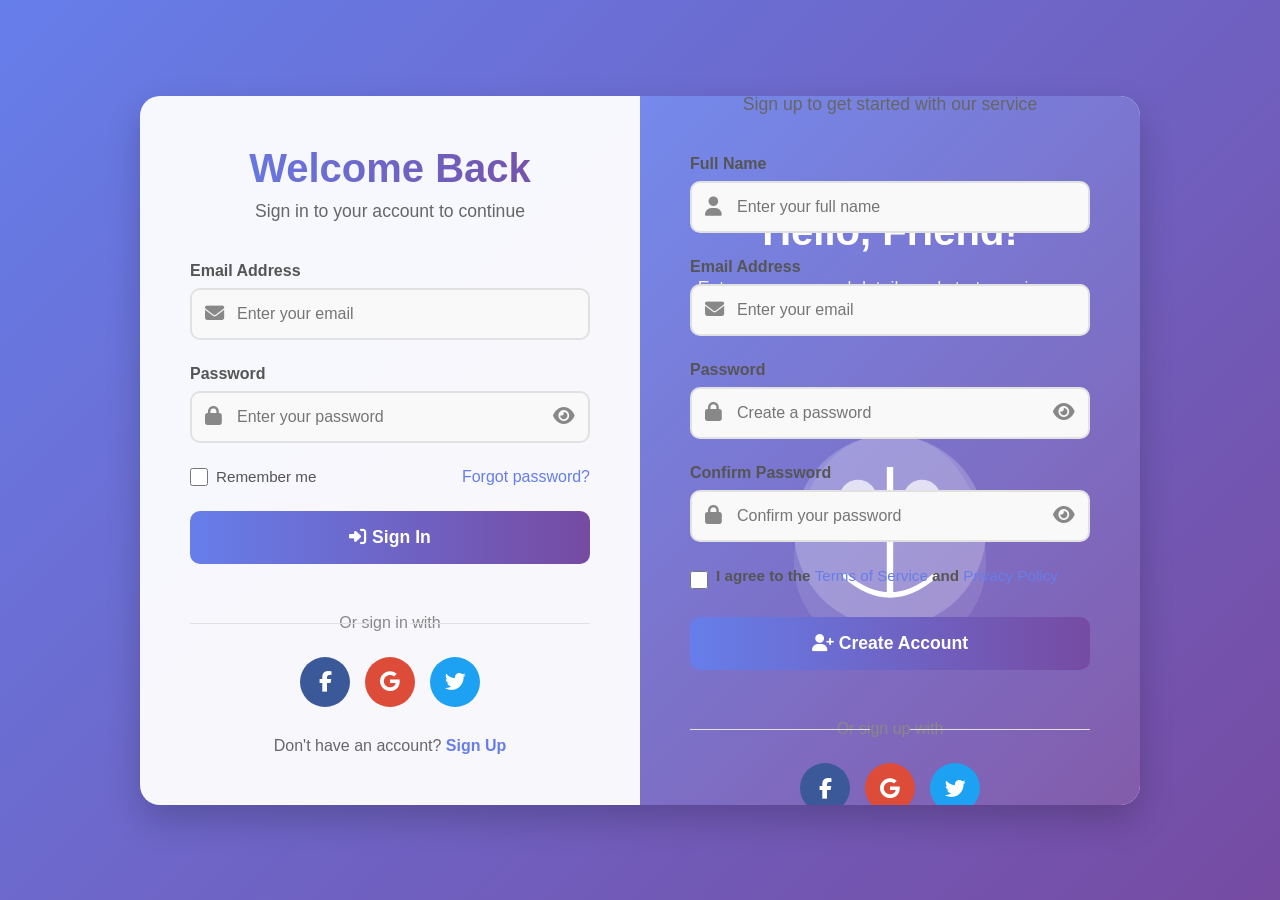
==== LOGIN & REGISTER.html @ d25c1985 "Add files via upload" ====
<!DOCTYPE html>
<html lang="en">
<head>
    <meta charset="UTF-8">
    <meta name="viewport" content="width=device-width, initial-scale=1.0">
    <title>Animated Login & Register Form</title>
    <link rel="stylesheet" href="https://cdnjs.cloudflare.com/ajax/libs/font-awesome/6.4.0/css/all.min.css">
    <style>
        * {
            margin: 0;
            padding: 0;
            box-sizing: border-box;
            font-family: 'Segoe UI', Tahoma, Geneva, Verdana, sans-serif;
        }

        body {
            background: linear-gradient(135deg, #667eea 0%, #764ba2 100%);
            min-height: 100vh;
            display: flex;
            align-items: center;
            justify-content: center;
            padding: 20px;
            overflow-x: hidden;
        }

        .container {
            width: 100%;
            max-width: 1000px;
            display: flex;
            background: rgba(255, 255, 255, 0.95);
            border-radius: 20px;
            box-shadow: 0 15px 35px rgba(0, 0, 0, 0.2);
            overflow: hidden;
            min-height: 600px;
            position: relative;
        }

        .form-container {
            flex: 1;
            padding: 50px;
            display: flex;
            flex-direction: column;
            justify-content: center;
            transition: transform 0.8s ease-in-out;
        }

        .login-container {
            z-index: 2;
        }

        .register-container {
            position: absolute;
            top: 0;
            left: 0;
            width: 50%;
            height: 100%;
            transform: translateX(100%);
            z-index: 1;
        }

        .container.active .login-container {
            transform: translateX(100%);
        }

        .container.active .register-container {
            transform: translateX(0);
        }

        .form-header {
            text-align: center;
            margin-bottom: 40px;
        }

        .form-header h1 {
            font-size: 2.5rem;
            color: #333;
            margin-bottom: 10px;
            background: linear-gradient(90deg, #667eea, #764ba2);
            -webkit-background-clip: text;
            background-clip: text;
            color: transparent;
        }

        .form-header p {
            color: #666;
            font-size: 1.1rem;
        }

        .form-group {
            margin-bottom: 25px;
            position: relative;
        }

        .form-group label {
            display: block;
            margin-bottom: 8px;
            font-weight: 600;
            color: #555;
            font-size: 1rem;
        }

        .input-with-icon {
            position: relative;
        }

        .form-input {
            width: 100%;
            padding: 15px 15px 15px 45px;
            border: 2px solid #e1e1e1;
            border-radius: 10px;
            font-size: 1rem;
            transition: all 0.3s ease;
            background: #f9f9f9;
        }

        .form-input:focus {
            outline: none;
            border-color: #667eea;
            background: white;
            box-shadow: 0 5px 15px rgba(102, 126, 234, 0.1);
        }

        .input-icon {
            position: absolute;
            left: 15px;
            top: 50%;
            transform: translateY(-50%);
            color: #888;
            font-size: 1.2rem;
            transition: color 0.3s ease;
        }

        .form-input:focus + .input-icon {
            color: #667eea;
        }

        .password-toggle {
            position: absolute;
            right: 15px;
            top: 50%;
            transform: translateY(-50%);
            color: #888;
            cursor: pointer;
            font-size: 1.2rem;
        }

        .remember-forgot {
            display: flex;
            justify-content: space-between;
            align-items: center;
            margin-bottom: 25px;
        }

        .remember-me {
            display: flex;
            align-items: center;
            gap: 8px;
        }

        .remember-me input {
            width: 18px;
            height: 18px;
            accent-color: #667eea;
        }

        .remember-me label {
            color: #555;
            font-size: 0.95rem;
        }

        .forgot-link {
            color: #667eea;
            text-decoration: none;
            font-weight: 500;
            transition: color 0.3s ease;
        }

        .forgot-link:hover {
            color: #764ba2;
            text-decoration: underline;
        }

        .submit-btn {
            width: 100%;
            padding: 16px;
            background: linear-gradient(90deg, #667eea, #764ba2);
            color: white;
            border: none;
            border-radius: 10px;
            font-size: 1.1rem;
            font-weight: 600;
            cursor: pointer;
            transition: all 0.3s ease;
            margin-bottom: 25px;
        }

        .submit-btn:hover {
            transform: translateY(-3px);
            box-shadow: 0 10px 20px rgba(102, 126, 234, 0.3);
        }

        .submit-btn:active {
            transform: translateY(0);
        }

        .divider {
            text-align: center;
            position: relative;
            margin: 25px 0;
            color: #888;
        }

        .divider::before {
            content: '';
            position: absolute;
            left: 0;
            top: 50%;
            width: 45%;
            height: 1px;
            background: #e1e1e1;
        }

        .divider::after {
            content: '';
            position: absolute;
            right: 0;
            top: 50%;
            width: 45%;
            height: 1px;
            background: #e1e1e1;
        }

        .social-login {
            display: flex;
            justify-content: center;
            gap: 15px;
            margin-bottom: 30px;
        }

        .social-btn {
            width: 50px;
            height: 50px;
            border-radius: 50%;
            display: flex;
            align-items: center;
            justify-content: center;
            color: white;
            font-size: 1.3rem;
            cursor: pointer;
            transition: all 0.3s ease;
        }

        .social-btn:hover {
            transform: translateY(-5px);
        }

        .facebook {
            background: #3b5998;
        }

        .google {
            background: #dd4b39;
        }

        .twitter {
            background: #1da1f2;
        }

        .toggle-form {
            text-align: center;
            color: #666;
        }

        .toggle-link {
            color: #667eea;
            font-weight: 600;
            cursor: pointer;
            text-decoration: none;
            transition: color 0.3s ease;
        }

        .toggle-link:hover {
            color: #764ba2;
            text-decoration: underline;
        }

        .illustration {
            flex: 1;
            background: linear-gradient(135deg, rgba(102, 126, 234, 0.9), rgba(118, 75, 162, 0.9));
            display: flex;
            flex-direction: column;
            align-items: center;
            justify-content: center;
            padding: 50px;
            color: white;
            text-align: center;
            transition: transform 0.8s ease-in-out;
        }

        .illustration h2 {
            font-size: 2.5rem;
            margin-bottom: 20px;
        }

        .illustration p {
            font-size: 1.1rem;
            margin-bottom: 40px;
            opacity: 0.9;
            line-height: 1.6;
        }

        .illustration-image {
            width: 80%;
            max-width: 400px;
            animation: float 6s ease-in-out infinite;
        }

        @keyframes float {
            0% { transform: translateY(0); }
            50% { transform: translateY(-20px); }
            100% { transform: translateY(0); }
        }

        .container.active .illustration {
            transform: translateX(-100%);
        }

        /* Form validation styles */
        .form-input.error {
            border-color: #ff4757;
        }

        .error-message {
            color: #ff4757;
            font-size: 0.85rem;
            margin-top: 5px;
            display: none;
        }

        .success-message {
            background: #2ed573;
            color: white;
            padding: 15px;
            border-radius: 10px;
            margin-bottom: 20px;
            text-align: center;
            display: none;
        }

        /* Responsive styles */
        @media (max-width: 900px) {
            .container {
                flex-direction: column;
                max-width: 500px;
            }
            
            .illustration {
                display: none;
            }
            
            .register-container {
                width: 100%;
                position: static;
                transform: translateX(0);
            }
            
            .container.active .login-container {
                transform: translateX(-100%);
            }
            
            .container.active .register-container {
                transform: translateX(0);
            }
        }

        @media (max-width: 576px) {
            .form-container {
                padding: 40px 30px;
            }
            
            .form-header h1 {
                font-size: 2rem;
            }
            
            .remember-forgot {
                flex-direction: column;
                align-items: flex-start;
                gap: 15px;
            }
        }
    </style>
</head>
<body>
    <div class="container" id="container">
        <!-- Login Form -->
        <div class="form-container login-container">
            <div class="form-header">
                <h1>Welcome Back</h1>
                <p>Sign in to your account to continue</p>
            </div>
            
            <div class="success-message" id="login-success">
                <i class="fas fa-check-circle"></i> Login successful! Redirecting...
            </div>
            
            <form id="login-form">
                <div class="form-group">
                    <label for="login-email">Email Address</label>
                    <div class="input-with-icon">
                        <input type="email" id="login-email" class="form-input" placeholder="Enter your email" required>
                        <i class="fas fa-envelope input-icon"></i>
                    </div>
                    <div class="error-message" id="login-email-error">Please enter a valid email address</div>
                </div>
                
                <div class="form-group">
                    <label for="login-password">Password</label>
                    <div class="input-with-icon">
                        <input type="password" id="login-password" class="form-input" placeholder="Enter your password" required>
                        <i class="fas fa-lock input-icon"></i>
                        <span class="password-toggle" id="login-password-toggle">
                            <i class="fas fa-eye"></i>
                        </span>
                    </div>
                    <div class="error-message" id="login-password-error">Password must be at least 6 characters</div>
                </div>
                
                <div class="remember-forgot">
                    <div class="remember-me">
                        <input type="checkbox" id="remember-me">
                        <label for="remember-me">Remember me</label>
                    </div>
                    <a href="#" class="forgot-link">Forgot password?</a>
                </div>
                
                <button type="submit" class="submit-btn" id="login-submit">
                    <i class="fas fa-sign-in-alt"></i> Sign In
                </button>
            </form>
            
            <div class="divider">Or sign in with</div>
            
            <div class="social-login">
                <div class="social-btn facebook">
                    <i class="fab fa-facebook-f"></i>
                </div>
                <div class="social-btn google">
                    <i class="fab fa-google"></i>
                </div>
                <div class="social-btn twitter">
                    <i class="fab fa-twitter"></i>
                </div>
            </div>
            
            <div class="toggle-form">
                Don't have an account? 
                <a class="toggle-link" id="show-register">Sign Up</a>
            </div>
        </div>
        
        <!-- Register Form -->
        <div class="form-container register-container">
            <div class="form-header">
                <h1>Create Account</h1>
                <p>Sign up to get started with our service</p>
            </div>
            
            <div class="success-message" id="register-success">
                <i class="fas fa-check-circle"></i> Registration successful! Please check your email.
            </div>
            
            <form id="register-form">
                <div class="form-group">
                    <label for="register-name">Full Name</label>
                    <div class="input-with-icon">
                        <input type="text" id="register-name" class="form-input" placeholder="Enter your full name" required>
                        <i class="fas fa-user input-icon"></i>
                    </div>
                    <div class="error-message" id="register-name-error">Please enter your full name</div>
                </div>
                
                <div class="form-group">
                    <label for="register-email">Email Address</label>
                    <div class="input-with-icon">
                        <input type="email" id="register-email" class="form-input" placeholder="Enter your email" required>
                        <i class="fas fa-envelope input-icon"></i>
                    </div>
                    <div class="error-message" id="register-email-error">Please enter a valid email address</div>
                </div>
                
                <div class="form-group">
                    <label for="register-password">Password</label>
                    <div class="input-with-icon">
                        <input type="password" id="register-password" class="form-input" placeholder="Create a password" required>
                        <i class="fas fa-lock input-icon"></i>
                        <span class="password-toggle" id="register-password-toggle">
                            <i class="fas fa-eye"></i>
                        </span>
                    </div>
                    <div class="error-message" id="register-password-error">Password must be at least 8 characters with letters and numbers</div>
                </div>
                
                <div class="form-group">
                    <label for="register-confirm">Confirm Password</label>
                    <div class="input-with-icon">
                        <input type="password" id="register-confirm" class="form-input" placeholder="Confirm your password" required>
                        <i class="fas fa-lock input-icon"></i>
                        <span class="password-toggle" id="register-confirm-toggle">
                            <i class="fas fa-eye"></i>
                        </span>
                    </div>
                    <div class="error-message" id="register-confirm-error">Passwords do not match</div>
                </div>
                
                <div class="form-group">
                    <div class="remember-me">
                        <input type="checkbox" id="terms" required>
                        <label for="terms">I agree to the <a href="#" class="forgot-link">Terms of Service</a> and <a href="#" class="forgot-link">Privacy Policy</a></label>
                    </div>
                    <div class="error-message" id="terms-error">You must agree to the terms</div>
                </div>
                
                <button type="submit" class="submit-btn" id="register-submit">
                    <i class="fas fa-user-plus"></i> Create Account
                </button>
            </form>
            
            <div class="divider">Or sign up with</div>
            
            <div class="social-login">
                <div class="social-btn facebook">
                    <i class="fab fa-facebook-f"></i>
                </div>
                <div class="social-btn google">
                    <i class="fab fa-google"></i>
                </div>
                <div class="social-btn twitter">
                    <i class="fab fa-twitter"></i>
                </div>
            </div>
            
            <div class="toggle-form">
                Already have an account? 
                <a class="toggle-link" id="show-login">Sign In</a>
            </div>
        </div>
        
        <!-- Illustration -->
        <div class="illustration">
            <h2>Hello, Friend!</h2>
            <p>Enter your personal details and start your journey with us today</p>
            <svg class="illustration-image" viewBox="0 0 500 500" xmlns="http://www.w3.org/2000/svg">
                <path fill="#fff" d="M250,100 C150,100 100,200 100,300 C100,400 200,450 250,450 C300,450 400,400 400,300 C400,200 350,100 250,100 Z" opacity="0.1"/>
                <circle cx="250" cy="250" r="150" fill="#fff" opacity="0.2"/>
                <path fill="none" stroke="#fff" stroke-width="10" d="M150,250 L350,250 M250,150 L250,350"/>
                <circle cx="200" cy="200" r="30" fill="#fff" opacity="0.7"/>
                <circle cx="300" cy="200" r="30" fill="#fff" opacity="0.7"/>
                <path fill="none" stroke="#fff" stroke-width="8" stroke-linecap="round" d="M180,320 Q250,380 320,320"/>
            </svg>
        </div>
    </div>

    <script>
        // DOM Elements
        const container = document.getElementById('container');
        const showRegister = document.getElementById('show-register');
        const showLogin = document.getElementById('show-login');
        
        // Login form elements
        const loginForm = document.getElementById('login-form');
        const loginEmail = document.getElementById('login-email');
        const loginPassword = document.getElementById('login-password');
        const loginPasswordToggle = document.getElementById('login-password-toggle');
        const loginSuccess = document.getElementById('login-success');
        
        // Register form elements
        const registerForm = document.getElementById('register-form');
        const registerName = document.getElementById('register-name');
        const registerEmail = document.getElementById('register-email');
        const registerPassword = document.getElementById('register-password');
        const registerConfirm = document.getElementById('register-confirm');
        const registerPasswordToggle = document.getElementById('register-password-toggle');
        const registerConfirmToggle = document.getElementById('register-confirm-toggle');
        const termsCheckbox = document.getElementById('terms');
        const registerSuccess = document.getElementById('register-success');
        
        // Form toggle
        showRegister.addEventListener('click', () => {
            container.classList.add('active');
            resetForms();
        });
        
        showLogin.addEventListener('click', () => {
            container.classList.remove('active');
            resetForms();
        });
        
        // Password toggle visibility
        function togglePasswordVisibility(passwordField, toggleIcon) {
            const type = passwordField.getAttribute('type') === 'password' ? 'text' : 'password';
            passwordField.setAttribute('type', type);
            
            // Toggle eye icon
            const icon = toggleIcon.querySelector('i');
            if (type === 'text') {
                icon.classList.remove('fa-eye');
                icon.classList.add('fa-eye-slash');
            } else {
                icon.classList.remove('fa-eye-slash');
                icon.classList.add('fa-eye');
            }
        }
        
        // Add event listeners for password toggles
        loginPasswordToggle.addEventListener('click', () => {
            togglePasswordVisibility(loginPassword, loginPasswordToggle);
        });
        
        registerPasswordToggle.addEventListener('click', () => {
            togglePasswordVisibility(registerPassword, registerPasswordToggle);
        });
        
        registerConfirmToggle.addEventListener('click', () => {
            togglePasswordVisibility(registerConfirm, registerConfirmToggle);
        });
        
        // Form validation functions
        function validateEmail(email) {
            const re = /^[^\s@]+@[^\s@]+\.[^\s@]+$/;
            return re.test(email);
        }
        
        function validatePassword(password) {
            // At least 6 characters
            return password.length >= 6;
        }
        
        function validateRegisterPassword(password) {
            // At least 8 characters with letters and numbers
            const re = /^(?=.*[A-Za-z])(?=.*\d)[A-Za-z\d@$!%*#?&]{8,}$/;
            return re.test(password);
        }
        
        // Show error message
        function showError(elementId, message) {
            const errorElement = document.getElementById(elementId);
            errorElement.textContent = message;
            errorElement.style.display = 'block';
            
            // Add error class to input
            const inputId = elementId.replace('-error', '');
            const inputElement = document.getElementById(inputId);
            if (inputElement) {
                inputElement.classList.add('error');
            }
        }
        
        // Clear error message
        function clearError(elementId) {
            const errorElement = document.getElementById(elementId);
            errorElement.style.display = 'none';
            
            // Remove error class from input
            const inputId = elementId.replace('-error', '');
            const inputElement = document.getElementById(inputId);
            if (inputElement) {
                inputElement.classList.remove('error');
            }
        }
        
        // Reset forms
        function resetForms() {
            // Clear all errors
            const errorElements = document.querySelectorAll('.error-message');
            errorElements.forEach(el => {
                el.style.display = 'none';
            });
            
            // Remove error classes from inputs
            const inputElements = document.querySelectorAll('.form-input');
            inputElements.forEach(el => {
                el.classList.remove('error');
            });
            
            // Hide success messages
            loginSuccess.style.display = 'none';
            registerSuccess.style.display = 'none';
            
            // Reset forms
            loginForm.reset();
            registerForm.reset();
        }
        
        // Login form validation and submission
        loginForm.addEventListener('submit', (e) => {
            e.preventDefault();
            
            let isValid = true;
            
            // Validate email
            if (!validateEmail(loginEmail.value.trim())) {
                showError('login-email-error', 'Please enter a valid email address');
                isValid = false;
            } else {
                clearError('login-email-error');
            }
            
            // Validate password
            if (!validatePassword(loginPassword.value)) {
                showError('login-password-error', 'Password must be at least 6 characters');
                isValid = false;
            } else {
                clearError('login-password-error');
            }
            
            // If valid, show success message
            if (isValid) {
                loginSuccess.style.display = 'block';
                
                // In a real application, you would send data to server here
                console.log('Login data:', {
                    email: loginEmail.value,
                    password: loginPassword.value,
                    remember: document.getElementById('remember-me').checked
                });
                
                // Simulate API call
                setTimeout(() => {
                    alert('Login successful! In a real application, you would be redirected.');
                    resetForms();
                }, 1500);
            }
        });
        
        // Register form validation and submission
        registerForm.addEventListener('submit', (e) => {
            e.preventDefault();
            
            let isValid = true;
            
            // Validate name
            if (registerName.value.trim() === '') {
                showError('register-name-error', 'Please enter your full name');
                isValid = false;
            } else {
                clearError('register-name-error');
            }
            
            // Validate email
            if (!validateEmail(registerEmail.value.trim())) {
                showError('register-email-error', 'Please enter a valid email address');
                isValid = false;
            } else {
                clearError('register-email-error');
            }
            
            // Validate password
            if (!validateRegisterPassword(registerPassword.value)) {
                showError('register-password-error', 'Password must be at least 8 characters with letters and numbers');
                isValid = false;
            } else {
                clearError('register-password-error');
            }
            
            // Validate password confirmation
            if (registerPassword.value !== registerConfirm.value) {
                showError('register-confirm-error', 'Passwords do not match');
                isValid = false;
            } else {
                clearError('register-confirm-error');
            }
            
            // Validate terms agreement
            if (!termsCheckbox.checked) {
                showError('terms-error', 'You must agree to the terms');
                isValid = false;
            } else {
                clearError('terms-error');
            }
            
            // If valid, show success message
            if (isValid) {
                registerSuccess.style.display = 'block';
                
                // In a real application, you would send data to server here
                console.log('Register data:', {
                    name: registerName.value,
                    email: registerEmail.value,
                    password: registerPassword.value
                });
                
                // Simulate API call
                setTimeout(() => {
                    alert('Registration successful! In a real application, you would receive a confirmation email.');
                    resetForms();
                    container.classList.remove('active'); // Switch to login form
                }, 1500);
            }
        });
        
        // Real-time validation for login form
        loginEmail.addEventListener('input', () => {
            if (validateEmail(loginEmail.value.trim())) {
                clearError('login-email-error');
            }
        });
        
        loginPassword.addEventListener('input', () => {
            if (validatePassword(loginPassword.value)) {
                clearError('login-password-error');
            }
        });
        
        // Real-time validation for register form
        registerName.addEventListener('input', () => {
            if (registerName.value.trim() !== '') {
                clearError('register-name-error');
            }
        });
        
        registerEmail.addEventListener('input', () => {
            if (validateEmail(registerEmail.value.trim())) {
                clearError('register-email-error');
            }
        });
        
        registerPassword.addEventListener('input', () => {
            if (validateRegisterPassword(registerPassword.value)) {
                clearError('register-password-error');
            }
            
            // Check if passwords match
            if (registerPassword.value === registerConfirm.value && registerConfirm.value !== '') {
                clearError('register-confirm-error');
            }
        });
        
        registerConfirm.addEventListener('input', () => {
            if (registerPassword.value === registerConfirm.value) {
                clearError('register-confirm-error');
            }
        });
        
        termsCheckbox.addEventListener('change', () => {
            if (termsCheckbox.checked) {
                clearError('terms-error');
            }
        });
        
        // Social login buttons
        const socialButtons = document.querySelectorAll('.social-btn');
        socialButtons.forEach(button => {
            button.addEventListener('click', () => {
                const platform = button.classList.contains('facebook') ? 'Facebook' :
                                button.classList.contains('google') ? 'Google' : 'Twitter';
                
                alert(`In a real application, this would redirect to ${platform} authentication`);
            });
        });
    </script>
</body>
</html>
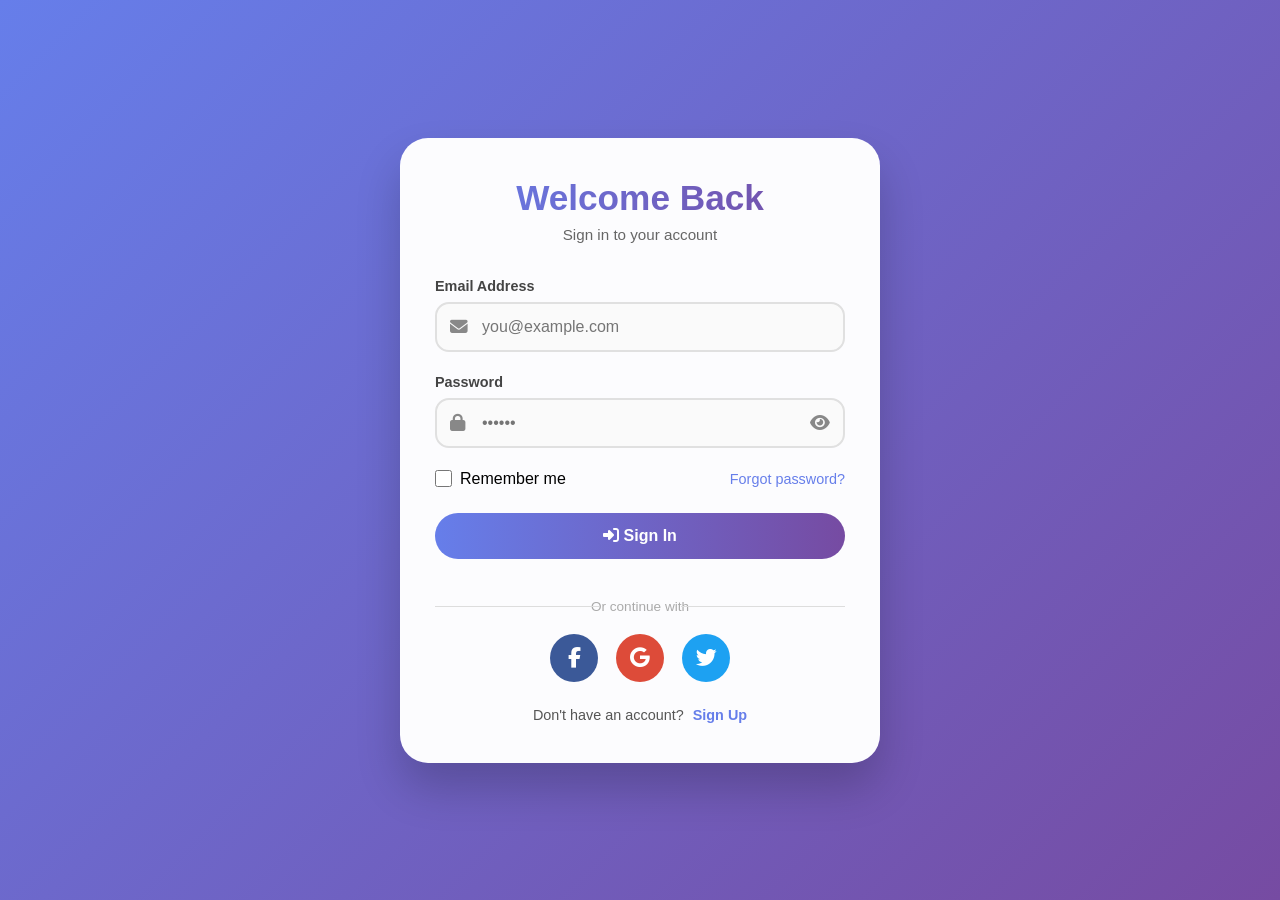
==== commit 64ad5ad8: "Update print statement from 'Hello' to 'Goodbye'" ====
--- a/LOGIN & REGISTER.html
+++ b/LOGIN & REGISTER.html
@@ -3,7 +3,7 @@
 <head>
     <meta charset="UTF-8">
     <meta name="viewport" content="width=device-width, initial-scale=1.0">
-    <title>Animated Login & Register Form</title>
+    <title>Login | Register - Single Form View</title>
     <link rel="stylesheet" href="https://cdnjs.cloudflare.com/ajax/libs/font-awesome/6.4.0/css/all.min.css">
     <style>
         * {
@@ -20,74 +20,39 @@
             align-items: center;
             justify-content: center;
             padding: 20px;
-            overflow-x: hidden;
-        }
-
-        .container {
+        }
+
+        .card {
             width: 100%;
-            max-width: 1000px;
-            display: flex;
-            background: rgba(255, 255, 255, 0.95);
-            border-radius: 20px;
-            box-shadow: 0 15px 35px rgba(0, 0, 0, 0.2);
-            overflow: hidden;
-            min-height: 600px;
-            position: relative;
-        }
-
-        .form-container {
-            flex: 1;
-            padding: 50px;
-            display: flex;
-            flex-direction: column;
-            justify-content: center;
-            transition: transform 0.8s ease-in-out;
-        }
-
-        .login-container {
-            z-index: 2;
-        }
-
-        .register-container {
-            position: absolute;
-            top: 0;
-            left: 0;
-            width: 50%;
-            height: 100%;
-            transform: translateX(100%);
-            z-index: 1;
-        }
-
-        .container.active .login-container {
-            transform: translateX(100%);
-        }
-
-        .container.active .register-container {
-            transform: translateX(0);
+            max-width: 480px;
+            background: rgba(255, 255, 255, 0.98);
+            border-radius: 28px;
+            box-shadow: 0 25px 45px rgba(0, 0, 0, 0.2);
+            padding: 40px 35px;
+            transition: all 0.3s ease;
         }
 
         .form-header {
             text-align: center;
-            margin-bottom: 40px;
+            margin-bottom: 35px;
         }
 
         .form-header h1 {
-            font-size: 2.5rem;
-            color: #333;
-            margin-bottom: 10px;
+            font-size: 2.2rem;
             background: linear-gradient(90deg, #667eea, #764ba2);
             -webkit-background-clip: text;
             background-clip: text;
             color: transparent;
+            margin-bottom: 8px;
         }
 
         .form-header p {
             color: #666;
-            font-size: 1.1rem;
+            font-size: 0.95rem;
         }
 
         .form-group {
-            margin-bottom: 25px;
+            margin-bottom: 22px;
             position: relative;
         }
 
@@ -95,8 +60,8 @@
             display: block;
             margin-bottom: 8px;
             font-weight: 600;
-            color: #555;
-            font-size: 1rem;
+            color: #444;
+            font-size: 0.9rem;
         }
 
         .input-with-icon {
@@ -105,19 +70,19 @@
 
         .form-input {
             width: 100%;
-            padding: 15px 15px 15px 45px;
-            border: 2px solid #e1e1e1;
-            border-radius: 10px;
+            padding: 14px 15px 14px 45px;
+            border: 2px solid #e0e0e0;
+            border-radius: 14px;
             font-size: 1rem;
-            transition: all 0.3s ease;
-            background: #f9f9f9;
+            transition: all 0.2s ease;
+            background: #fafafa;
         }
 
         .form-input:focus {
             outline: none;
             border-color: #667eea;
             background: white;
-            box-shadow: 0 5px 15px rgba(102, 126, 234, 0.1);
+            box-shadow: 0 4px 12px rgba(102, 126, 234, 0.15);
         }
 
         .input-icon {
@@ -126,12 +91,7 @@
             top: 50%;
             transform: translateY(-50%);
             color: #888;
-            font-size: 1.2rem;
-            transition: color 0.3s ease;
-        }
-
-        .form-input:focus + .input-icon {
-            color: #667eea;
+            font-size: 1.1rem;
         }
 
         .password-toggle {
@@ -141,14 +101,18 @@
             transform: translateY(-50%);
             color: #888;
             cursor: pointer;
-            font-size: 1.2rem;
+            font-size: 1.1rem;
+        }
+
+        .password-toggle:hover {
+            color: #667eea;
         }
 
         .remember-forgot {
             display: flex;
             justify-content: space-between;
             align-items: center;
-            margin-bottom: 25px;
+            margin: 15px 0 25px;
         }
 
         .remember-me {
@@ -158,88 +122,73 @@
         }
 
         .remember-me input {
-            width: 18px;
-            height: 18px;
+            width: 17px;
+            height: 17px;
             accent-color: #667eea;
-        }
-
-        .remember-me label {
-            color: #555;
-            font-size: 0.95rem;
         }
 
         .forgot-link {
             color: #667eea;
             text-decoration: none;
+            font-size: 0.9rem;
             font-weight: 500;
-            transition: color 0.3s ease;
         }
 
         .forgot-link:hover {
+            text-decoration: underline;
             color: #764ba2;
-            text-decoration: underline;
         }
 
         .submit-btn {
             width: 100%;
-            padding: 16px;
+            padding: 14px;
             background: linear-gradient(90deg, #667eea, #764ba2);
             color: white;
             border: none;
-            border-radius: 10px;
-            font-size: 1.1rem;
+            border-radius: 40px;
+            font-size: 1rem;
             font-weight: 600;
             cursor: pointer;
             transition: all 0.3s ease;
-            margin-bottom: 25px;
+            margin-bottom: 20px;
         }
 
         .submit-btn:hover {
-            transform: translateY(-3px);
-            box-shadow: 0 10px 20px rgba(102, 126, 234, 0.3);
-        }
-
-        .submit-btn:active {
-            transform: translateY(0);
+            transform: translateY(-2px);
+            box-shadow: 0 8px 18px rgba(102, 126, 234, 0.3);
         }
 
         .divider {
             text-align: center;
             position: relative;
-            margin: 25px 0;
-            color: #888;
-        }
-
-        .divider::before {
-            content: '';
-            position: absolute;
-            left: 0;
-            top: 50%;
-            width: 45%;
-            height: 1px;
-            background: #e1e1e1;
-        }
-
+            margin: 20px 0;
+            color: #aaa;
+            font-size: 0.85rem;
+        }
+
+        .divider::before,
         .divider::after {
             content: '';
             position: absolute;
-            right: 0;
             top: 50%;
-            width: 45%;
+            width: 40%;
             height: 1px;
-            background: #e1e1e1;
-        }
+            background: #ddd;
+        }
+
+        .divider::before { left: 0; }
+        .divider::after { right: 0; }
 
         .social-login {
             display: flex;
             justify-content: center;
-            gap: 15px;
-            margin-bottom: 30px;
+            gap: 18px;
+            margin-bottom: 25px;
         }
 
         .social-btn {
-            width: 50px;
-            height: 50px;
+            width: 48px;
+            height: 48px;
             border-radius: 50%;
             display: flex;
             align-items: center;
@@ -247,616 +196,469 @@
             color: white;
             font-size: 1.3rem;
             cursor: pointer;
-            transition: all 0.3s ease;
+            transition: 0.2s;
         }
 
         .social-btn:hover {
-            transform: translateY(-5px);
-        }
-
-        .facebook {
-            background: #3b5998;
-        }
-
-        .google {
-            background: #dd4b39;
-        }
-
-        .twitter {
-            background: #1da1f2;
-        }
-
-        .toggle-form {
+            transform: translateY(-4px);
+        }
+
+        .facebook { background: #3b5998; }
+        .google { background: #dd4b39; }
+        .twitter { background: #1da1f2; }
+
+        .toggle-text {
             text-align: center;
-            color: #666;
+            color: #555;
+            font-size: 0.9rem;
         }
 
         .toggle-link {
             color: #667eea;
             font-weight: 600;
             cursor: pointer;
-            text-decoration: none;
-            transition: color 0.3s ease;
+            margin-left: 5px;
         }
 
         .toggle-link:hover {
+            text-decoration: underline;
             color: #764ba2;
-            text-decoration: underline;
-        }
-
-        .illustration {
-            flex: 1;
-            background: linear-gradient(135deg, rgba(102, 126, 234, 0.9), rgba(118, 75, 162, 0.9));
-            display: flex;
-            flex-direction: column;
-            align-items: center;
-            justify-content: center;
-            padding: 50px;
-            color: white;
-            text-align: center;
-            transition: transform 0.8s ease-in-out;
-        }
-
-        .illustration h2 {
-            font-size: 2.5rem;
-            margin-bottom: 20px;
-        }
-
-        .illustration p {
-            font-size: 1.1rem;
-            margin-bottom: 40px;
-            opacity: 0.9;
-            line-height: 1.6;
-        }
-
-        .illustration-image {
-            width: 80%;
-            max-width: 400px;
-            animation: float 6s ease-in-out infinite;
-        }
-
-        @keyframes float {
-            0% { transform: translateY(0); }
-            50% { transform: translateY(-20px); }
-            100% { transform: translateY(0); }
-        }
-
-        .container.active .illustration {
-            transform: translateX(-100%);
-        }
-
-        /* Form validation styles */
+        }
+
+        .error-message {
+            color: #ff4757;
+            font-size: 0.75rem;
+            margin-top: 5px;
+            display: none;
+        }
+
         .form-input.error {
             border-color: #ff4757;
-        }
-
-        .error-message {
-            color: #ff4757;
-            font-size: 0.85rem;
-            margin-top: 5px;
-            display: none;
+            background: #fff5f5;
         }
 
         .success-message {
             background: #2ed573;
             color: white;
-            padding: 15px;
-            border-radius: 10px;
+            padding: 12px;
+            border-radius: 14px;
+            text-align: center;
             margin-bottom: 20px;
-            text-align: center;
             display: none;
-        }
-
-        /* Responsive styles */
-        @media (max-width: 900px) {
-            .container {
-                flex-direction: column;
-                max-width: 500px;
-            }
-            
-            .illustration {
-                display: none;
-            }
-            
-            .register-container {
-                width: 100%;
-                position: static;
-                transform: translateX(0);
-            }
-            
-            .container.active .login-container {
-                transform: translateX(-100%);
-            }
-            
-            .container.active .register-container {
-                transform: translateX(0);
-            }
-        }
-
-        @media (max-width: 576px) {
-            .form-container {
-                padding: 40px 30px;
-            }
-            
-            .form-header h1 {
-                font-size: 2rem;
-            }
-            
-            .remember-forgot {
-                flex-direction: column;
-                align-items: flex-start;
-                gap: 15px;
-            }
+            font-weight: 500;
+            gap: 8px;
+            align-items: center;
+            justify-content: center;
+        }
+
+        /* Only one form visible at a time */
+        .form-panel {
+            display: none;
+        }
+
+        .form-panel.active {
+            display: block;
+        }
+
+        hr {
+            margin: 10px 0;
         }
     </style>
 </head>
 <body>
-    <div class="container" id="container">
-        <!-- Login Form -->
-        <div class="form-container login-container">
-            <div class="form-header">
-                <h1>Welcome Back</h1>
-                <p>Sign in to your account to continue</p>
-            </div>
-            
-            <div class="success-message" id="login-success">
-                <i class="fas fa-check-circle"></i> Login successful! Redirecting...
-            </div>
-            
-            <form id="login-form">
-                <div class="form-group">
-                    <label for="login-email">Email Address</label>
-                    <div class="input-with-icon">
-                        <input type="email" id="login-email" class="form-input" placeholder="Enter your email" required>
-                        <i class="fas fa-envelope input-icon"></i>
-                    </div>
-                    <div class="error-message" id="login-email-error">Please enter a valid email address</div>
+<div class="card">
+    <!-- LOGIN PANEL (visible by default) -->
+    <div id="loginPanel" class="form-panel active">
+        <div class="form-header">
+            <h1>Welcome Back</h1>
+            <p>Sign in to your account</p>
+        </div>
+
+        <div id="loginSuccessMsg" class="success-message">
+            <i class="fas fa-check-circle"></i> <span>Login successful! Redirecting...</span>
+        </div>
+
+        <div id="postRegisterMsg" class="success-message" style="background: #4caf50;">
+            <i class="fas fa-user-check"></i> <span>Account created! Please sign in.</span>
+        </div>
+
+        <form id="loginForm">
+            <div class="form-group">
+                <label>Email Address</label>
+                <div class="input-with-icon">
+                    <input type="email" id="loginEmail" class="form-input" placeholder="you@example.com" autocomplete="email">
+                    <i class="fas fa-envelope input-icon"></i>
                 </div>
-                
-                <div class="form-group">
-                    <label for="login-password">Password</label>
-                    <div class="input-with-icon">
-                        <input type="password" id="login-password" class="form-input" placeholder="Enter your password" required>
-                        <i class="fas fa-lock input-icon"></i>
-                        <span class="password-toggle" id="login-password-toggle">
-                            <i class="fas fa-eye"></i>
-                        </span>
-                    </div>
-                    <div class="error-message" id="login-password-error">Password must be at least 6 characters</div>
+                <div class="error-message" id="loginEmailError">Valid email required</div>
+            </div>
+
+            <div class="form-group">
+                <label>Password</label>
+                <div class="input-with-icon">
+                    <input type="password" id="loginPassword" class="form-input" placeholder="••••••" autocomplete="current-password">
+                    <i class="fas fa-lock input-icon"></i>
+                    <span class="password-toggle" id="toggleLoginPwd"><i class="fas fa-eye"></i></span>
                 </div>
-                
-                <div class="remember-forgot">
-                    <div class="remember-me">
-                        <input type="checkbox" id="remember-me">
-                        <label for="remember-me">Remember me</label>
-                    </div>
-                    <a href="#" class="forgot-link">Forgot password?</a>
+                <div class="error-message" id="loginPwdError">At least 6 characters</div>
+            </div>
+
+            <div class="remember-forgot">
+                <label class="remember-me">
+                    <input type="checkbox" id="rememberMe"> Remember me
+                </label>
+                <a href="#" class="forgot-link" id="forgotPwdLink">Forgot password?</a>
+            </div>
+
+            <button type="submit" class="submit-btn" id="loginBtn"><i class="fas fa-sign-in-alt"></i> Sign In</button>
+        </form>
+
+        <div class="divider">Or continue with</div>
+        <div class="social-login">
+            <div class="social-btn facebook"><i class="fab fa-facebook-f"></i></div>
+            <div class="social-btn google"><i class="fab fa-google"></i></div>
+            <div class="social-btn twitter"><i class="fab fa-twitter"></i></div>
+        </div>
+
+        <div class="toggle-text">
+            Don't have an account?
+            <span class="toggle-link" id="showRegisterBtn">Sign Up</span>
+        </div>
+    </div>
+
+    <!-- REGISTER PANEL (hidden initially) -->
+    <div id="registerPanel" class="form-panel">
+        <div class="form-header">
+            <h1>Create Account</h1>
+            <p>Join us today</p>
+        </div>
+
+        <div id="registerSuccessMsg" class="success-message">
+            <i class="fas fa-check-circle"></i> <span>Registration successful! Redirecting to login...</span>
+        </div>
+
+        <form id="registerForm">
+            <div class="form-group">
+                <label>Full Name</label>
+                <div class="input-with-icon">
+                    <input type="text" id="regName" class="form-input" placeholder="John Doe" autocomplete="name">
+                    <i class="fas fa-user input-icon"></i>
                 </div>
-                
-                <button type="submit" class="submit-btn" id="login-submit">
-                    <i class="fas fa-sign-in-alt"></i> Sign In
-                </button>
-            </form>
-            
-            <div class="divider">Or sign in with</div>
-            
-            <div class="social-login">
-                <div class="social-btn facebook">
-                    <i class="fab fa-facebook-f"></i>
+                <div class="error-message" id="regNameError">Name is required</div>
+            </div>
+
+            <div class="form-group">
+                <label>Email Address</label>
+                <div class="input-with-icon">
+                    <input type="email" id="regEmail" class="form-input" placeholder="hello@example.com" autocomplete="email">
+                    <i class="fas fa-envelope input-icon"></i>
                 </div>
-                <div class="social-btn google">
-                    <i class="fab fa-google"></i>
+                <div class="error-message" id="regEmailError">Valid email required</div>
+            </div>
+
+            <div class="form-group">
+                <label>Password</label>
+                <div class="input-with-icon">
+                    <input type="password" id="regPassword" class="form-input" placeholder="Create a strong password">
+                    <i class="fas fa-lock input-icon"></i>
+                    <span class="password-toggle" id="toggleRegPwd"><i class="fas fa-eye"></i></span>
                 </div>
-                <div class="social-btn twitter">
-                    <i class="fab fa-twitter"></i>
+                <div class="error-message" id="regPwdError">Min 8 chars, letters & numbers</div>
+            </div>
+
+            <div class="form-group">
+                <label>Confirm Password</label>
+                <div class="input-with-icon">
+                    <input type="password" id="regConfirm" class="form-input" placeholder="Confirm password">
+                    <i class="fas fa-lock input-icon"></i>
+                    <span class="password-toggle" id="toggleRegConfirm"><i class="fas fa-eye"></i></span>
                 </div>
-            </div>
-            
-            <div class="toggle-form">
-                Don't have an account? 
-                <a class="toggle-link" id="show-register">Sign Up</a>
-            </div>
-        </div>
-        
-        <!-- Register Form -->
-        <div class="form-container register-container">
-            <div class="form-header">
-                <h1>Create Account</h1>
-                <p>Sign up to get started with our service</p>
-            </div>
-            
-            <div class="success-message" id="register-success">
-                <i class="fas fa-check-circle"></i> Registration successful! Please check your email.
-            </div>
-            
-            <form id="register-form">
-                <div class="form-group">
-                    <label for="register-name">Full Name</label>
-                    <div class="input-with-icon">
-                        <input type="text" id="register-name" class="form-input" placeholder="Enter your full name" required>
-                        <i class="fas fa-user input-icon"></i>
-                    </div>
-                    <div class="error-message" id="register-name-error">Please enter your full name</div>
-                </div>
-                
-                <div class="form-group">
-                    <label for="register-email">Email Address</label>
-                    <div class="input-with-icon">
-                        <input type="email" id="register-email" class="form-input" placeholder="Enter your email" required>
-                        <i class="fas fa-envelope input-icon"></i>
-                    </div>
-                    <div class="error-message" id="register-email-error">Please enter a valid email address</div>
-                </div>
-                
-                <div class="form-group">
-                    <label for="register-password">Password</label>
-                    <div class="input-with-icon">
-                        <input type="password" id="register-password" class="form-input" placeholder="Create a password" required>
-                        <i class="fas fa-lock input-icon"></i>
-                        <span class="password-toggle" id="register-password-toggle">
-                            <i class="fas fa-eye"></i>
-                        </span>
-                    </div>
-                    <div class="error-message" id="register-password-error">Password must be at least 8 characters with letters and numbers</div>
-                </div>
-                
-                <div class="form-group">
-                    <label for="register-confirm">Confirm Password</label>
-                    <div class="input-with-icon">
-                        <input type="password" id="register-confirm" class="form-input" placeholder="Confirm your password" required>
-                        <i class="fas fa-lock input-icon"></i>
-                        <span class="password-toggle" id="register-confirm-toggle">
-                            <i class="fas fa-eye"></i>
-                        </span>
-                    </div>
-                    <div class="error-message" id="register-confirm-error">Passwords do not match</div>
-                </div>
-                
-                <div class="form-group">
-                    <div class="remember-me">
-                        <input type="checkbox" id="terms" required>
-                        <label for="terms">I agree to the <a href="#" class="forgot-link">Terms of Service</a> and <a href="#" class="forgot-link">Privacy Policy</a></label>
-                    </div>
-                    <div class="error-message" id="terms-error">You must agree to the terms</div>
-                </div>
-                
-                <button type="submit" class="submit-btn" id="register-submit">
-                    <i class="fas fa-user-plus"></i> Create Account
-                </button>
-            </form>
-            
-            <div class="divider">Or sign up with</div>
-            
-            <div class="social-login">
-                <div class="social-btn facebook">
-                    <i class="fab fa-facebook-f"></i>
-                </div>
-                <div class="social-btn google">
-                    <i class="fab fa-google"></i>
-                </div>
-                <div class="social-btn twitter">
-                    <i class="fab fa-twitter"></i>
-                </div>
-            </div>
-            
-            <div class="toggle-form">
-                Already have an account? 
-                <a class="toggle-link" id="show-login">Sign In</a>
-            </div>
-        </div>
-        
-        <!-- Illustration -->
-        <div class="illustration">
-            <h2>Hello, Friend!</h2>
-            <p>Enter your personal details and start your journey with us today</p>
-            <svg class="illustration-image" viewBox="0 0 500 500" xmlns="http://www.w3.org/2000/svg">
-                <path fill="#fff" d="M250,100 C150,100 100,200 100,300 C100,400 200,450 250,450 C300,450 400,400 400,300 C400,200 350,100 250,100 Z" opacity="0.1"/>
-                <circle cx="250" cy="250" r="150" fill="#fff" opacity="0.2"/>
-                <path fill="none" stroke="#fff" stroke-width="10" d="M150,250 L350,250 M250,150 L250,350"/>
-                <circle cx="200" cy="200" r="30" fill="#fff" opacity="0.7"/>
-                <circle cx="300" cy="200" r="30" fill="#fff" opacity="0.7"/>
-                <path fill="none" stroke="#fff" stroke-width="8" stroke-linecap="round" d="M180,320 Q250,380 320,320"/>
-            </svg>
+                <div class="error-message" id="regConfirmError">Passwords do not match</div>
+            </div>
+
+            <div class="form-group">
+                <label class="remember-me">
+                    <input type="checkbox" id="termsCheckbox"> I agree to the <a href="#" class="forgot-link">Terms</a> & <a href="#" class="forgot-link">Privacy</a>
+                </label>
+                <div class="error-message" id="termsError">You must accept terms</div>
+            </div>
+
+            <button type="submit" class="submit-btn" id="registerBtn"><i class="fas fa-user-plus"></i> Create Account</button>
+        </form>
+
+        <div class="divider">Or sign up with</div>
+        <div class="social-login">
+            <div class="social-btn facebook"><i class="fab fa-facebook-f"></i></div>
+            <div class="social-btn google"><i class="fab fa-google"></i></div>
+            <div class="social-btn twitter"><i class="fab fa-twitter"></i></div>
+        </div>
+
+        <div class="toggle-text">
+            Already have an account?
+            <span class="toggle-link" id="showLoginBtn">Sign In</span>
         </div>
     </div>
-
-    <script>
-        // DOM Elements
-        const container = document.getElementById('container');
-        const showRegister = document.getElementById('show-register');
-        const showLogin = document.getElementById('show-login');
-        
-        // Login form elements
-        const loginForm = document.getElementById('login-form');
-        const loginEmail = document.getElementById('login-email');
-        const loginPassword = document.getElementById('login-password');
-        const loginPasswordToggle = document.getElementById('login-password-toggle');
-        const loginSuccess = document.getElementById('login-success');
-        
-        // Register form elements
-        const registerForm = document.getElementById('register-form');
-        const registerName = document.getElementById('register-name');
-        const registerEmail = document.getElementById('register-email');
-        const registerPassword = document.getElementById('register-password');
-        const registerConfirm = document.getElementById('register-confirm');
-        const registerPasswordToggle = document.getElementById('register-password-toggle');
-        const registerConfirmToggle = document.getElementById('register-confirm-toggle');
-        const termsCheckbox = document.getElementById('terms');
-        const registerSuccess = document.getElementById('register-success');
-        
-        // Form toggle
-        showRegister.addEventListener('click', () => {
-            container.classList.add('active');
-            resetForms();
+</div>
+
+<script>
+    // DOM elements
+    const loginPanel = document.getElementById('loginPanel');
+    const registerPanel = document.getElementById('registerPanel');
+    const showRegisterBtn = document.getElementById('showRegisterBtn');
+    const showLoginBtn = document.getElementById('showLoginBtn');
+
+    // Login fields
+    const loginEmail = document.getElementById('loginEmail');
+    const loginPassword = document.getElementById('loginPassword');
+    const loginForm = document.getElementById('loginForm');
+    const loginSuccessMsg = document.getElementById('loginSuccessMsg');
+    const postRegisterMsg = document.getElementById('postRegisterMsg');
+
+    // Register fields
+    const regName = document.getElementById('regName');
+    const regEmail = document.getElementById('regEmail');
+    const regPassword = document.getElementById('regPassword');
+    const regConfirm = document.getElementById('regConfirm');
+    const termsCheckbox = document.getElementById('termsCheckbox');
+    const registerForm = document.getElementById('registerForm');
+    const registerSuccessMsg = document.getElementById('registerSuccessMsg');
+
+    // Helper functions
+    function showPanel(panelToShow) {
+        if (panelToShow === 'login') {
+            loginPanel.classList.add('active');
+            registerPanel.classList.remove('active');
+            // hide any leftover messages
+            loginSuccessMsg.style.display = 'none';
+            if (postRegisterMsg) postRegisterMsg.style.display = 'none';
+            // clear register errors visually when switching
+            clearAllRegisterErrors();
+        } else {
+            registerPanel.classList.add('active');
+            loginPanel.classList.remove('active');
+            registerSuccessMsg.style.display = 'none';
+            clearAllLoginErrors();
+        }
+    }
+
+    function clearAllLoginErrors() {
+        document.getElementById('loginEmailError').style.display = 'none';
+        document.getElementById('loginPwdError').style.display = 'none';
+        loginEmail.classList.remove('error');
+        loginPassword.classList.remove('error');
+    }
+
+    function clearAllRegisterErrors() {
+        document.getElementById('regNameError').style.display = 'none';
+        document.getElementById('regEmailError').style.display = 'none';
+        document.getElementById('regPwdError').style.display = 'none';
+        document.getElementById('regConfirmError').style.display = 'none';
+        document.getElementById('termsError').style.display = 'none';
+        regName.classList.remove('error');
+        regEmail.classList.remove('error');
+        regPassword.classList.remove('error');
+        regConfirm.classList.remove('error');
+    }
+
+    function validateEmail(email) {
+        return /^[^\s@]+@[^\s@]+\.[^\s@]+$/.test(email);
+    }
+
+    function validateLoginPwd(pwd) {
+        return pwd.length >= 6;
+    }
+
+    function validateStrongPwd(pwd) {
+        return /^(?=.*[A-Za-z])(?=.*\d)[A-Za-z\d@$!%*#?&]{8,}$/.test(pwd);
+    }
+
+    // Switch between panels
+    showRegisterBtn.addEventListener('click', () => {
+        showPanel('register');
+        // reset register form fields & hide any leftover success on login
+        registerForm.reset();
+        termsCheckbox.checked = false;
+        clearAllRegisterErrors();
+        registerSuccessMsg.style.display = 'none';
+    });
+
+    showLoginBtn.addEventListener('click', () => {
+        showPanel('login');
+        loginForm.reset();
+        clearAllLoginErrors();
+        loginSuccessMsg.style.display = 'none';
+        if (postRegisterMsg) postRegisterMsg.style.display = 'none';
+    });
+
+    // Password visibility toggles
+    function togglePwd(inputField, toggleSpan) {
+        const type = inputField.getAttribute('type') === 'password' ? 'text' : 'password';
+        inputField.setAttribute('type', type);
+        const icon = toggleSpan.querySelector('i');
+        if (type === 'text') {
+            icon.classList.remove('fa-eye');
+            icon.classList.add('fa-eye-slash');
+        } else {
+            icon.classList.remove('fa-eye-slash');
+            icon.classList.add('fa-eye');
+        }
+    }
+    document.getElementById('toggleLoginPwd').addEventListener('click', () => togglePwd(loginPassword, document.getElementById('toggleLoginPwd')));
+    document.getElementById('toggleRegPwd').addEventListener('click', () => togglePwd(regPassword, document.getElementById('toggleRegPwd')));
+    document.getElementById('toggleRegConfirm').addEventListener('click', () => togglePwd(regConfirm, document.getElementById('toggleRegConfirm')));
+
+    // Real-time validation (UX)
+    loginEmail.addEventListener('input', () => {
+        if (validateEmail(loginEmail.value.trim())) {
+            document.getElementById('loginEmailError').style.display = 'none';
+            loginEmail.classList.remove('error');
+        }
+    });
+    loginPassword.addEventListener('input', () => {
+        if (validateLoginPwd(loginPassword.value)) {
+            document.getElementById('loginPwdError').style.display = 'none';
+            loginPassword.classList.remove('error');
+        }
+    });
+
+    regName.addEventListener('input', () => {
+        if (regName.value.trim() !== '') {
+            document.getElementById('regNameError').style.display = 'none';
+            regName.classList.remove('error');
+        }
+    });
+    regEmail.addEventListener('input', () => {
+        if (validateEmail(regEmail.value.trim())) {
+            document.getElementById('regEmailError').style.display = 'none';
+            regEmail.classList.remove('error');
+        }
+    });
+    regPassword.addEventListener('input', () => {
+        if (validateStrongPwd(regPassword.value)) {
+            document.getElementById('regPwdError').style.display = 'none';
+            regPassword.classList.remove('error');
+        }
+        if (regConfirm.value && regPassword.value === regConfirm.value) {
+            document.getElementById('regConfirmError').style.display = 'none';
+            regConfirm.classList.remove('error');
+        }
+    });
+    regConfirm.addEventListener('input', () => {
+        if (regPassword.value === regConfirm.value && regConfirm.value !== '') {
+            document.getElementById('regConfirmError').style.display = 'none';
+            regConfirm.classList.remove('error');
+        }
+    });
+    termsCheckbox.addEventListener('change', () => {
+        if (termsCheckbox.checked) document.getElementById('termsError').style.display = 'none';
+    });
+
+    // ---------- LOGIN SUBMIT: redirect to "other projects button.html" ----------
+    loginForm.addEventListener('submit', (e) => {
+        e.preventDefault();
+        clearAllLoginErrors();
+        loginSuccessMsg.style.display = 'none';
+        if (postRegisterMsg) postRegisterMsg.style.display = 'none';
+
+        let valid = true;
+        if (!validateEmail(loginEmail.value.trim())) {
+            document.getElementById('loginEmailError').style.display = 'block';
+            loginEmail.classList.add('error');
+            valid = false;
+        }
+        if (!validateLoginPwd(loginPassword.value)) {
+            document.getElementById('loginPwdError').style.display = 'block';
+            loginPassword.classList.add('error');
+            valid = false;
+        }
+        if (!valid) return;
+
+        // simulate success
+        loginSuccessMsg.style.display = 'flex';
+        document.getElementById('loginBtn').disabled = true;
+
+        setTimeout(() => {
+            window.location.href = "Other Projects Button.html";
+        }, 1000);
+    });
+
+    // ---------- REGISTER SUBMIT: after success, go back to LOGIN panel ----------
+    registerForm.addEventListener('submit', (e) => {
+        e.preventDefault();
+        clearAllRegisterErrors();
+        registerSuccessMsg.style.display = 'none';
+
+        let valid = true;
+        if (regName.value.trim() === '') {
+            document.getElementById('regNameError').style.display = 'block';
+            regName.classList.add('error');
+            valid = false;
+        }
+        if (!validateEmail(regEmail.value.trim())) {
+            document.getElementById('regEmailError').style.display = 'block';
+            regEmail.classList.add('error');
+            valid = false;
+        }
+        if (!validateStrongPwd(regPassword.value)) {
+            document.getElementById('regPwdError').style.display = 'block';
+            regPassword.classList.add('error');
+            valid = false;
+        }
+        if (regPassword.value !== regConfirm.value) {
+            document.getElementById('regConfirmError').style.display = 'block';
+            regConfirm.classList.add('error');
+            valid = false;
+        }
+        if (!termsCheckbox.checked) {
+            document.getElementById('termsError').style.display = 'block';
+            valid = false;
+        }
+        if (!valid) return;
+
+        // Show success on register panel
+        registerSuccessMsg.style.display = 'flex';
+        document.getElementById('registerBtn').disabled = true;
+
+        // After 1.2 seconds, switch to login panel and show "account created" message
+        setTimeout(() => {
+            // Reset register form & re-enable button
+            registerForm.reset();
+            termsCheckbox.checked = false;
+            document.getElementById('registerBtn').disabled = false;
+            registerSuccessMsg.style.display = 'none';
+            clearAllRegisterErrors();
+
+            // Switch to login panel
+            showPanel('login');
+            // Optionally prefill email for convenience
+            if (regEmail.value.trim() !== "") {
+                loginEmail.value = regEmail.value.trim();
+                loginPassword.value = "";
+            }
+            // Show friendly message on login panel
+            if (postRegisterMsg) {
+                postRegisterMsg.style.display = 'flex';
+                setTimeout(() => {
+                    if (postRegisterMsg) postRegisterMsg.style.display = 'none';
+                }, 4000);
+            }
+        }, 1200);
+    });
+
+    // Forgot password & social buttons (demo)
+    document.getElementById('forgotPwdLink').addEventListener('click', (e) => {
+        e.preventDefault();
+        alert("📧 Password reset link would be sent to your email.");
+    });
+    document.querySelectorAll('.social-btn').forEach(btn => {
+        btn.addEventListener('click', () => {
+            alert("Demo: Social login would be integrated here.\nPlease use email sign in to access the projects page.");
         });
-        
-        showLogin.addEventListener('click', () => {
-            container.classList.remove('active');
-            resetForms();
-        });
-        
-        // Password toggle visibility
-        function togglePasswordVisibility(passwordField, toggleIcon) {
-            const type = passwordField.getAttribute('type') === 'password' ? 'text' : 'password';
-            passwordField.setAttribute('type', type);
-            
-            // Toggle eye icon
-            const icon = toggleIcon.querySelector('i');
-            if (type === 'text') {
-                icon.classList.remove('fa-eye');
-                icon.classList.add('fa-eye-slash');
-            } else {
-                icon.classList.remove('fa-eye-slash');
-                icon.classList.add('fa-eye');
-            }
-        }
-        
-        // Add event listeners for password toggles
-        loginPasswordToggle.addEventListener('click', () => {
-            togglePasswordVisibility(loginPassword, loginPasswordToggle);
-        });
-        
-        registerPasswordToggle.addEventListener('click', () => {
-            togglePasswordVisibility(registerPassword, registerPasswordToggle);
-        });
-        
-        registerConfirmToggle.addEventListener('click', () => {
-            togglePasswordVisibility(registerConfirm, registerConfirmToggle);
-        });
-        
-        // Form validation functions
-        function validateEmail(email) {
-            const re = /^[^\s@]+@[^\s@]+\.[^\s@]+$/;
-            return re.test(email);
-        }
-        
-        function validatePassword(password) {
-            // At least 6 characters
-            return password.length >= 6;
-        }
-        
-        function validateRegisterPassword(password) {
-            // At least 8 characters with letters and numbers
-            const re = /^(?=.*[A-Za-z])(?=.*\d)[A-Za-z\d@$!%*#?&]{8,}$/;
-            return re.test(password);
-        }
-        
-        // Show error message
-        function showError(elementId, message) {
-            const errorElement = document.getElementById(elementId);
-            errorElement.textContent = message;
-            errorElement.style.display = 'block';
-            
-            // Add error class to input
-            const inputId = elementId.replace('-error', '');
-            const inputElement = document.getElementById(inputId);
-            if (inputElement) {
-                inputElement.classList.add('error');
-            }
-        }
-        
-        // Clear error message
-        function clearError(elementId) {
-            const errorElement = document.getElementById(elementId);
-            errorElement.style.display = 'none';
-            
-            // Remove error class from input
-            const inputId = elementId.replace('-error', '');
-            const inputElement = document.getElementById(inputId);
-            if (inputElement) {
-                inputElement.classList.remove('error');
-            }
-        }
-        
-        // Reset forms
-        function resetForms() {
-            // Clear all errors
-            const errorElements = document.querySelectorAll('.error-message');
-            errorElements.forEach(el => {
-                el.style.display = 'none';
-            });
-            
-            // Remove error classes from inputs
-            const inputElements = document.querySelectorAll('.form-input');
-            inputElements.forEach(el => {
-                el.classList.remove('error');
-            });
-            
-            // Hide success messages
-            loginSuccess.style.display = 'none';
-            registerSuccess.style.display = 'none';
-            
-            // Reset forms
-            loginForm.reset();
-            registerForm.reset();
-        }
-        
-        // Login form validation and submission
-        loginForm.addEventListener('submit', (e) => {
-            e.preventDefault();
-            
-            let isValid = true;
-            
-            // Validate email
-            if (!validateEmail(loginEmail.value.trim())) {
-                showError('login-email-error', 'Please enter a valid email address');
-                isValid = false;
-            } else {
-                clearError('login-email-error');
-            }
-            
-            // Validate password
-            if (!validatePassword(loginPassword.value)) {
-                showError('login-password-error', 'Password must be at least 6 characters');
-                isValid = false;
-            } else {
-                clearError('login-password-error');
-            }
-            
-            // If valid, show success message
-            if (isValid) {
-                loginSuccess.style.display = 'block';
-                
-                // In a real application, you would send data to server here
-                console.log('Login data:', {
-                    email: loginEmail.value,
-                    password: loginPassword.value,
-                    remember: document.getElementById('remember-me').checked
-                });
-                
-                // Simulate API call
-                setTimeout(() => {
-                    alert('Login successful! In a real application, you would be redirected.');
-                    resetForms();
-                }, 1500);
-            }
-        });
-        
-        // Register form validation and submission
-        registerForm.addEventListener('submit', (e) => {
-            e.preventDefault();
-            
-            let isValid = true;
-            
-            // Validate name
-            if (registerName.value.trim() === '') {
-                showError('register-name-error', 'Please enter your full name');
-                isValid = false;
-            } else {
-                clearError('register-name-error');
-            }
-            
-            // Validate email
-            if (!validateEmail(registerEmail.value.trim())) {
-                showError('register-email-error', 'Please enter a valid email address');
-                isValid = false;
-            } else {
-                clearError('register-email-error');
-            }
-            
-            // Validate password
-            if (!validateRegisterPassword(registerPassword.value)) {
-                showError('register-password-error', 'Password must be at least 8 characters with letters and numbers');
-                isValid = false;
-            } else {
-                clearError('register-password-error');
-            }
-            
-            // Validate password confirmation
-            if (registerPassword.value !== registerConfirm.value) {
-                showError('register-confirm-error', 'Passwords do not match');
-                isValid = false;
-            } else {
-                clearError('register-confirm-error');
-            }
-            
-            // Validate terms agreement
-            if (!termsCheckbox.checked) {
-                showError('terms-error', 'You must agree to the terms');
-                isValid = false;
-            } else {
-                clearError('terms-error');
-            }
-            
-            // If valid, show success message
-            if (isValid) {
-                registerSuccess.style.display = 'block';
-                
-                // In a real application, you would send data to server here
-                console.log('Register data:', {
-                    name: registerName.value,
-                    email: registerEmail.value,
-                    password: registerPassword.value
-                });
-                
-                // Simulate API call
-                setTimeout(() => {
-                    alert('Registration successful! In a real application, you would receive a confirmation email.');
-                    resetForms();
-                    container.classList.remove('active'); // Switch to login form
-                }, 1500);
-            }
-        });
-        
-        // Real-time validation for login form
-        loginEmail.addEventListener('input', () => {
-            if (validateEmail(loginEmail.value.trim())) {
-                clearError('login-email-error');
-            }
-        });
-        
-        loginPassword.addEventListener('input', () => {
-            if (validatePassword(loginPassword.value)) {
-                clearError('login-password-error');
-            }
-        });
-        
-        // Real-time validation for register form
-        registerName.addEventListener('input', () => {
-            if (registerName.value.trim() !== '') {
-                clearError('register-name-error');
-            }
-        });
-        
-        registerEmail.addEventListener('input', () => {
-            if (validateEmail(registerEmail.value.trim())) {
-                clearError('register-email-error');
-            }
-        });
-        
-        registerPassword.addEventListener('input', () => {
-            if (validateRegisterPassword(registerPassword.value)) {
-                clearError('register-password-error');
-            }
-            
-            // Check if passwords match
-            if (registerPassword.value === registerConfirm.value && registerConfirm.value !== '') {
-                clearError('register-confirm-error');
-            }
-        });
-        
-        registerConfirm.addEventListener('input', () => {
-            if (registerPassword.value === registerConfirm.value) {
-                clearError('register-confirm-error');
-            }
-        });
-        
-        termsCheckbox.addEventListener('change', () => {
-            if (termsCheckbox.checked) {
-                clearError('terms-error');
-            }
-        });
-        
-        // Social login buttons
-        const socialButtons = document.querySelectorAll('.social-btn');
-        socialButtons.forEach(button => {
-            button.addEventListener('click', () => {
-                const platform = button.classList.contains('facebook') ? 'Facebook' :
-                                button.classList.contains('google') ? 'Google' : 'Twitter';
-                
-                alert(`In a real application, this would redirect to ${platform} authentication`);
-            });
-        });
-    </script>
+    });
+    document.querySelectorAll('.forgot-link').forEach(link => {
+        if (link.id !== 'forgotPwdLink') {
+            link.addEventListener('click', (e) => e.preventDefault());
+        }
+    });
+</script>
 </body>
-</html>+</html>
